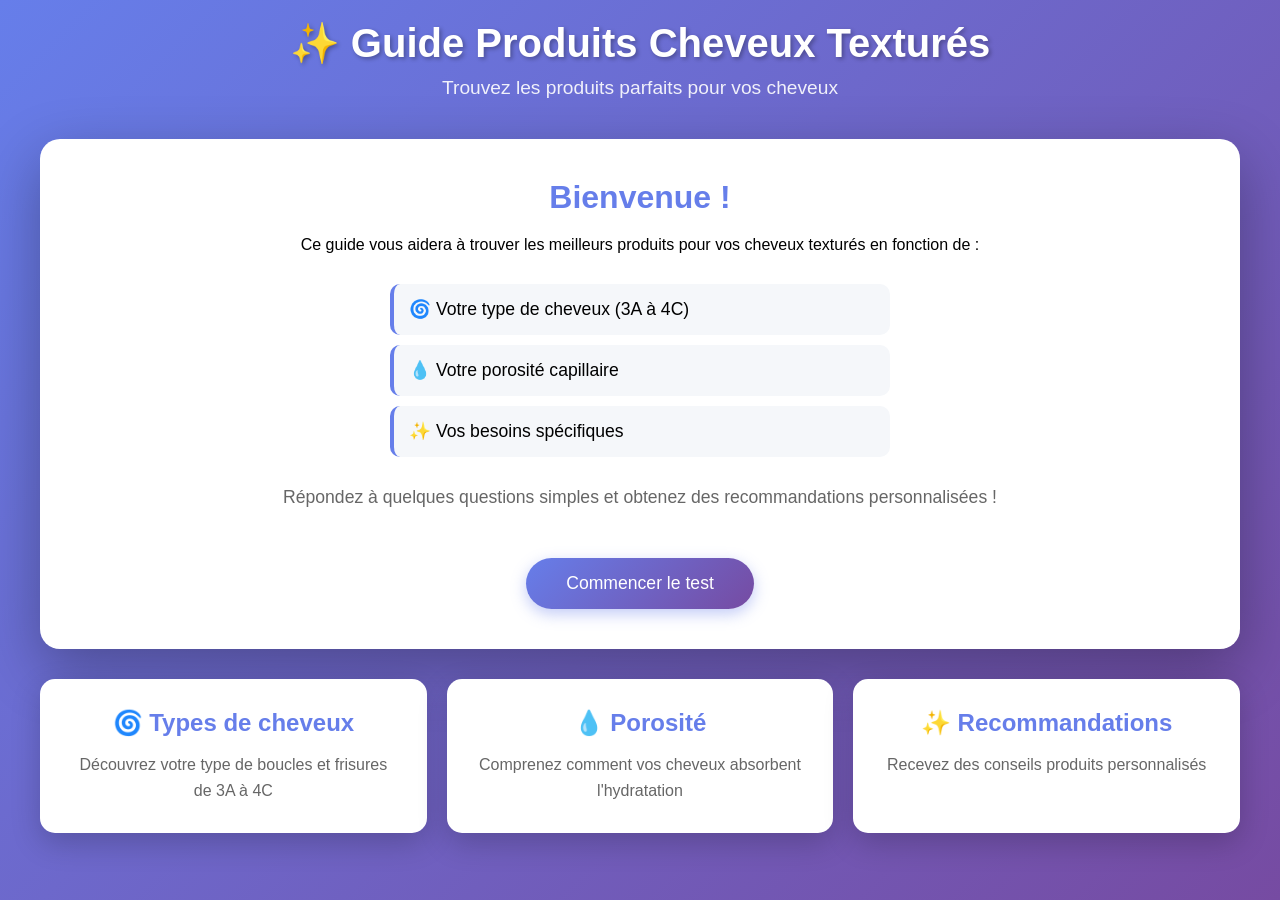
==== index1.html @ fedd6256 "Add files via upload" ====
<!DOCTYPE html>
<html lang="fr">
<head>
    <meta charset="UTF-8">
    <meta name="viewport" content="width=device-width, initial-scale=1.0">
    <title>Guide Produits Cheveux Texturés - Accueil</title>
    <link rel="stylesheet" href="style1.css">
</head>
<body>
    <div class="container">
        <header>
            <h1>✨ Guide Produits Cheveux Texturés</h1>
            <p class="subtitle">Trouvez les produits parfaits pour vos cheveux</p>
        </header>

        <div class="welcome-section">
            <h2>Bienvenue !</h2>
            <p>Ce guide vous aidera à trouver les meilleurs produits pour vos cheveux texturés en fonction de :</p>
            <ul class="features-list">
                <li>🌀 Votre type de cheveux (3A à 4C)</li>
                <li>💧 Votre porosité capillaire</li>
                <li>✨ Vos besoins spécifiques</li>
            </ul>
            <p class="info-text">Répondez à quelques questions simples et obtenez des recommandations personnalisées !</p>
            <a href="quiz.html" class="btn">Commencer le test</a>
        </div>

        <div class="info-cards">
            <div class="info-card">
                <h3>🌀 Types de cheveux</h3>
                <p>Découvrez votre type de boucles et frisures de 3A à 4C</p>
            </div>
            <div class="info-card">
                <h3>💧 Porosité</h3>
                <p>Comprenez comment vos cheveux absorbent l'hydratation</p>
            </div>
            <div class="info-card">
                <h3>✨ Recommandations</h3>
                <p>Recevez des conseils produits personnalisés</p>
            </div>
        </div>
    </div>
</body>
</html>
---- style1.css ----
/* === STYLES GÉNÉRAUX === */
* {
    margin: 0;
    padding: 0;
    box-sizing: border-box;
}

body {
    font-family: 'Segoe UI', Tahoma, Geneva, Verdana, sans-serif;
    background: linear-gradient(135deg, #667eea 0%, #764ba2 100%);
    min-height: 100vh;
    padding: 20px;
}

.container {
    max-width: 1200px;
    margin: 0 auto;
}

/* === HEADER === */
header {
    text-align: center;
    color: white;
    margin-bottom: 40px;
    animation: fadeIn 1s ease-in;
}

h1 {
    font-size: 2.5em;
    margin-bottom: 10px;
    text-shadow: 2px 2px 4px rgba(0,0,0,0.3);
}

.subtitle {
    font-size: 1.2em;
    opacity: 0.9;
}

/* === PAGE D'ACCUEIL === */
.welcome-section {
    background: white;
    border-radius: 20px;
    padding: 40px;
    box-shadow: 0 20px 60px rgba(0,0,0,0.3);
    margin-bottom: 30px;
    text-align: center;
    animation: slideUp 0.6s ease-out;
}

.welcome-section h2 {
    color: #667eea;
    font-size: 2em;
    margin-bottom: 20px;
}

.features-list {
    list-style: none;
    text-align: left;
    max-width: 500px;
    margin: 30px auto;
    font-size: 1.1em;
}

.features-list li {
    padding: 15px;
    margin-bottom: 10px;
    background: #f5f7fa;
    border-radius: 10px;
    border-left: 4px solid #667eea;
}

.info-text {
    font-size: 1.1em;
    color: #666;
    margin: 20px 0;
}

/* === CARTES INFO === */
.info-cards {
    display: grid;
    grid-template-columns: repeat(auto-fit, minmax(280px, 1fr));
    gap: 20px;
    margin-top: 30px;
}

.info-card {
    background: white;
    border-radius: 15px;
    padding: 30px;
    text-align: center;
    box-shadow: 0 10px 30px rgba(0,0,0,0.2);
    transition: transform 0.3s ease;
}

.info-card:hover {
    transform: translateY(-5px);
}

.info-card h3 {
    color: #667eea;
    font-size: 1.5em;
    margin-bottom: 15px;
}

.info-card p {
    color: #666;
    line-height: 1.6;
}

/* === SECTION QUIZ === */
.quiz-section {
    background: white;
    border-radius: 20px;
    padding: 40px;
    box-shadow: 0 20px 60px rgba(0,0,0,0.3);
    margin-bottom: 30px;
    animation: slideUp 0.6s ease-out;
}

.question {
    margin-bottom: 30px;
}

.question h3 {
    color: #667eea;
    margin-bottom: 15px;
    font-size: 1.3em;
}

.options {
    display: grid;
    grid-template-columns: repeat(auto-fit, minmax(200px, 1fr));
    gap: 15px;
}

.option {
    padding: 15px 20px;
    border: 2px solid #e0e0e0;
    border-radius: 10px;
    cursor: pointer;
    transition: all 0.3s ease;
    text-align: center;
    background: white;
}

.option:hover {
    border-color: #667eea;
    transform: translateY(-2px);
    box-shadow: 0 5px 15px rgba(102, 126, 234, 0.2);
}

.option.selected {
    background: linear-gradient(135deg, #667eea 0%, #764ba2 100%);
    color: white;
    border-color: #667eea;
}

/* === BOUTONS === */
.btn {
    background: linear-gradient(135deg, #667eea 0%, #764ba2 100%);
    color: white;
    padding: 15px 40px;
    border: none;
    border-radius: 50px;
    font-size: 1.1em;
    cursor: pointer;
    transition: all 0.3s ease;
    display: inline-block;
    margin: 30px auto 0;
    box-shadow: 0 5px 15px rgba(102, 126, 234, 0.4);
    text-decoration: none;
}

.btn:hover {
    transform: translateY(-2px);
    box-shadow: 0 8px 20px rgba(102, 126, 234, 0.6);
}

.restart-btn {
    background: #764ba2;
    display: block;
    margin: 20px auto;
}

/* === RÉSULTATS === */
.results {
    display: none;
    background: white;
    border-radius: 20px;
    padding: 40px;
    box-shadow: 0 20px 60px rgba(0,0,0,0.3);
    animation: slideUp 0.6s ease-out;
}

.results.show {
    display: block;
}

.results h2 {
    color: #667eea;
    margin-bottom: 30px;
    text-align: center;
}

.product-card {
    background: linear-gradient(135deg, #f5f7fa 0%, #c3cfe2 100%);
    border-radius: 15px;
    padding: 25px;
    margin-bottom: 20px;
    border-left: 5px solid #667eea;
    transition: all 0.3s ease;
}

.product-card:hover {
    transform: translateX(5px);
    box-shadow: 0 5px 20px rgba(0,0,0,0.1);
}

.product-card h4 {
    color: #667eea;
    margin-bottom: 10px;
    font-size: 1.3em;
}

.product-type {
    display: inline-block;
    background: #667eea;
    color: white;
    padding: 5px 15px;
    border-radius: 20px;
    font-size: 0.9em;
    margin-bottom: 10px;
}

.ingredients {
    margin-top: 15px;
    padding: 15px;
    background: white;
    border-radius: 10px;
}

.ingredients h5 {
    color: #764ba2;
    margin-bottom: 8px;
}

/* === ANIMATIONS === */
@keyframes fadeIn {
    from { opacity: 0; }
    to { opacity: 1; }
}

@keyframes slideUp {
    from {
        opacity: 0;
        transform: translateY(30px);
    }
    to {
        opacity: 1;
        transform: translateY(0);
    }
}

/* === RESPONSIVE === */
@media (max-width: 768px) {
    h1 {
        font-size: 2em;
    }
    
    .quiz-section, .results, .welcome-section {
        padding: 25px;
    }
    
    .options {
        grid-template-columns: 1fr;
    }
    
    .info-cards {
        grid-template-columns: 1fr;
    }
}
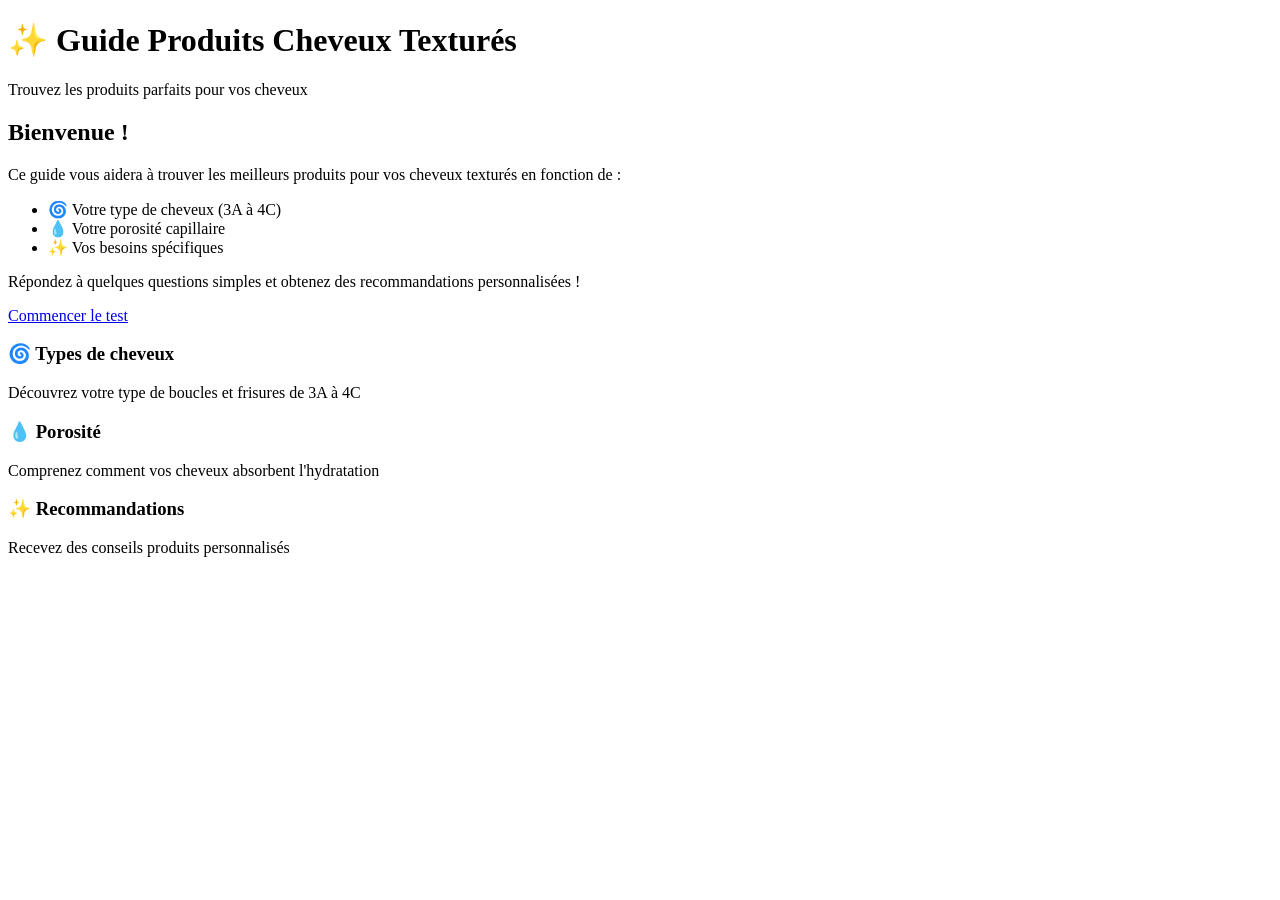
==== commit b2dc1281: "Update index.html" ====
--- a/index1.html
+++ b/index1.html
@@ -4,7 +4,7 @@
     <meta charset="UTF-8">
     <meta name="viewport" content="width=device-width, initial-scale=1.0">
     <title>Guide Produits Cheveux Texturés - Accueil</title>
-    <link rel="stylesheet" href="style1.css">
+    <link rel="stylesheet" href="style.css">
 </head>
 <body>
     <div class="container">
@@ -41,4 +41,5 @@
         </div>
     </div>
 </body>
-</html>+
+</html>
